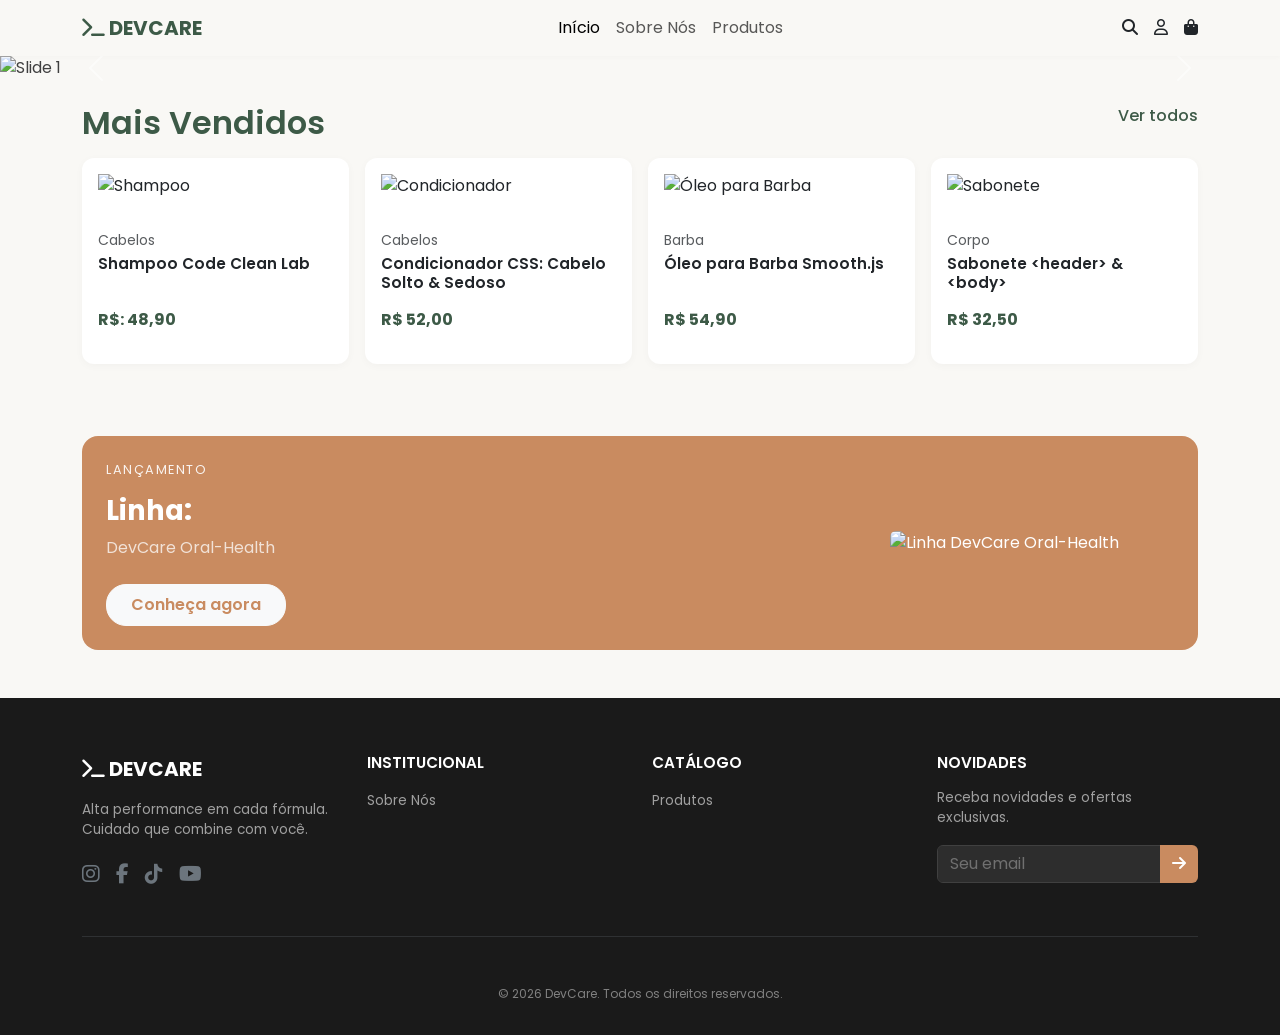
==== index.html @ 76cf9e41 "pequenas alterações na navbar do sobre nós" ====
<!DOCTYPE html>
<html lang="pt-BR">
  <head>
    <meta charset="UTF-8" />
    <meta name="viewport" content="width=device-width, initial-scale=1.0" />
    <title>DevCare</title>
    <link
      rel="stylesheet"
      href="https://cdn.jsdelivr.net/npm/bootstrap@5.3.0/dist/css/bootstrap.min.css"
    />
    <!--Bootstrap-->
    <link
      href="https://cdnjs.cloudflare.com/ajax/libs/font-awesome/6.4.0/css/all.min.css"
      rel="stylesheet"
    />
    <!--Utilização de Tags-->
    <link
      href="https://fonts.googleapis.com/css2?family=Poppins&display=swap"
      rel="stylesheet"
    />
    <!--Fonte Poppins-->
    <link rel="stylesheet" href="style.css" />
    <link rel="stylesheet" href="../carrinho-compras/style.css">
    <!--CSS-->
    <script src="../global/main.js" defer></script>
  </head>
  <body>
    <nav class="navbar navbar-expand-lg sticky-top">
      <div class="container">
        <a class="navbar-brand" href="index.html">
          <i class="fa-solid fa-terminal"></i> DEVCARE
        </a>
        <button
          class="navbar-toggler"
          type="button"
          data-bs-toggle="collapse"
          data-bs-target="#navbarNav"
        >
          <span class="navbar-toggler-icon"></span>
        </button>
        <div class="collapse navbar-collapse" id="navbarNav">
          <ul class="navbar-nav mx-auto">
            <li class="nav-item">
              <a class="nav-link active" href="index.html">Início</a>
            </li>
            <li class="nav-item">
              <a class="nav-link" href="sobre-nos/index.html">Sobre Nós</a>
            </li>
            <li class="nav-item">
              <a class="nav-link" href="catalogo/catalogo.html">Produtos</a>
            </li>
          </ul>
          <div class="d-flex align-items-center gap-3">
            <a href="#" class="text-dark">
              <i class="fas fa-search"></i>
            </a>
            <a href="usuario/dashboard.html" class="text-dark">
              <i class="far fa-user"></i>
            </a>
            <!-- <a href="carrinho-compras/index.html" class="text-dark"> -->
              <a href="../carrinho-compras/index.html" class="text-dark text-decoration-none position-relative">
                <i class="fas fa-shopping-bag"></i>
                <span id="cart-count" class="position-absolute top-0 start-100 translate-middle badge rounded-pill" style="display: block;">2</span>

              </a>

          </div>
        </div>
      </div>
    </nav>
    <!--CAROUSEL-->
    <section>
      <div id="carousel" class="carousel slide" data-bs-ride="carousel">
        <div class="carousel-inner">
          <div class="carousel-item active">
            <img
              src="https://imagizer.imageshack.com/img924/8639/CXsnKu.jpg"
              class="d-block w-100 carousel-img"
              alt="Slide 1"
            />
          </div>
          <div class="carousel-item">
            <img
              src="https://imagizer.imageshack.com/img922/2558/o30dle.jpg"
              class="d-block w-100 carousel-img"
              alt="Slide 2"
            />
          </div>
        </div>
        <button
          class="carousel-control-prev"
          type="button"
          data-bs-target="#carousel"
          data-bs-slide="prev"
        >
          <span class="carousel-control-prev-icon" aria-hidden="true"></span>
        </button>
        <button
          class="carousel-control-next"
          type="button"
          data-bs-target="#carousel"
          data-bs-slide="next"
        >
          <span class="carousel-control-next-icon" aria-hidden="true"></span>
        </button>
      </div>
    </section>
    <!--SEÇÃO DOS MAIS VENDIDOS-->
    <section class="container my-4">
      <div class="d-flex justify-content-between aling-items-center mb-3">
        <!--d-flex: Coloca os elementos lado a lado-->
        <h2 class="titulo-secao mb-0">Mais Vendidos</h2>
        <a href="../catalogo/catalogo.html" class="link-ver-todos"> Ver todos </a>
      </div>
      <!--Grade dos Produtos-->
      <div class="row g-3">
        <!--row: Cria uma grid-->
        <!--SHAMPOO-->
        <div class="col-6 col-md-3">
          <div class="card h-100">
            <img
              src="https://imagizer.imageshack.com/img924/1751/Ta4Zuu.png"
              class="card-img-top p-3"
              alt="Shampoo"
            />
            <!--card-img-top: Coloca a imagem no topo do card-->
            <div class="card-body d-flex flex-column">
              <span class="text-muted small">
                <!--text-muted: Cor mais apagada-->
                Cabelos
              </span>
              <h5 class="card-title mt-1">Shampoo Code Clean Lab</h5>
              <p class="card-price mt-auto pt-2">R$: 48,90</p>
            </div>
          </div>
        </div>
        <!--CONDICIONADOR-->
        <div class="col-6 col-md-3">
          <div class="card h-100">
            <img
              src="https://imagizer.imageshack.com/img921/4385/15glGO.png"
              class="card-img-top p-3"
              alt="Condicionador"
            />
            <div class="card-body d-flex flex-column">
              <span class="text-muted small"> Cabelos </span>
              <h5 class="card-title mt-1">
                Condicionador CSS: Cabelo Solto & Sedoso
              </h5>
              <p class="card-price mt-auto pt-2">R$ 52,00</p>
            </div>
          </div>
        </div>
        <!--ÓLEO PARA BARBA-->
        <div class="col-6 col-md-3">
          <div class="card h-100">
            <img
              src="https://imagizer.imageshack.com/img924/2294/O178Gm.png"
              class="card-img-top p-3"
              alt="Óleo para Barba"
            />
            <div class="card-body d-flex flex-column">
              <span class="text-muted small"> Barba </span>
              <h5 class="card-title mt-1">Óleo para Barba Smooth.js</h5>
              <p class="card-price mt-auto pt-2">R$ 54,90</p>
            </div>
          </div>
        </div>
        <!--SABONETE-->
        <div class="col-6 col-md-3">
          <div class="card h-100">
            <img
              src="https://imagizer.imageshack.com/img922/6509/kdB2lI.png"
              class="card-img-top p-3"
              alt="Sabonete"
            />
            <div class="card-body d-flex flex-column">
              <span class="text-muted small"> Corpo </span>
              <h5 class="card-title mt-1">
                Sabonete &lt;header&gt; &amp; &lt;body&gt;
              </h5>
              <!--&lt; &gt; &amp: Fazem o '<>' aparecer na página-->
              <p class="card-price mt-auto pt-2">R$ 32,50</p>
            </div>
          </div>
        </div>
      </div>
    </section>
    <!--SEÇÃO DE LANÇAMENTOS-->
    <section class="container my-5">
      <div class="banner-lancamento p-4">
        <div class="row align-items-center">
          <div class="col-lg-8">
            <p class="titulo-lancamento">Lançamento</p>
            <h2>Linha:</h2>
            <p class="opacity-75 mt-2 mb-4">DevCare Oral-Health</p>
            <button class="botao-lancamento btn btn-light">
              Conheça agora
            </button>
          </div>
          <div class="col-lg-4 text-center mt-4 mt-lg-0">
            <img
              src="https://imagizer.imageshack.com/img923/9344/27PEm5.png"
              class="img-lancamento img-fluid rounded"
              alt="Linha DevCare Oral-Health"
            />
          </div>
        </div>
      </div>
    </section>
    <!--RODAPÉ-->
    <footer class="rodape">
      <div class="container">
        <div class="row g-4 aling-items-start">
          <div class="col-lg-3">
            <a class="logo-rodape text-decoration-none" href="index.html">
              <i class="fa-solid fa-terminal"></i> DEVCARE
            </a>
            <p class="mt-3 slogan-rodape">
              Alta performance em cada fórmula. Cuidado que combine com você.
            </p>
            <div class="social-icons d-flex gap-3 mt-4">
              <a href="#" target="_blank" class="link-secondary">
                <i class="fab fa-instagram fs-5"></i>
              </a>
              <a href="#" target="_blank" class="link-secondary">
                <i class="fab fa-facebook-f fs-5"></i>
              </a>
              <a href="#" target="_blank" class="link-secondary">
                <i class="fab fa-tiktok fs-5"></i>
              </a>
              <a href="#" class="link-secondary">
                <i class="fab fa-youtube fs-5"></i>
              </a>
            </div>
          </div>
          <div class="col-lg-3 text-lg-start">
            <h5 class="mb-3">Institucional</h5>
            <a href="sobre-nos/index.html" class="text-decoration-none link-rodape">Sobre Nós</a>
          </div>
          <div class="col-lg-3 text-lg-start">
            <h5 class="mb-3">Catálogo</h5>
            <a href="catalogo/catalogo.html" class="text-decoration-none link-rodape">Produtos</a>
          </div>
          <div class="col-lg-3">
            <h5 class="mb-3">Novidades</h5>
            <p class="texto-rodape">Receba novidades e ofertas exclusivas.</p>
            <div class="input-group">
              <input type="email" class="form-control email-input" placeholder="Seu email" aria-label="Seu e-mail" />
              <button class="btn botao-email" type="button">
                <i class="fas fa-arrow-right"></i>
              </button>
            </div>
          </div>
        </div>
        <hr class="my-5 border-secondary opacity-25" />
        <div class="row align-items-center flex-column flex-md-row text-center rodape-inferior">
          <div class="mb-3 mb-md-0">
            &copy; 2026 DevCare. Todos os direitos reservados.
          </div>
        </div>
      </div>
    </footer>
    <script src="https://cdn.jsdelivr.net/npm/bootstrap@5.3.0/dist/js/bootstrap.bundle.min.js"></script>
  </body>
</html>
---- style.css ----
:root {
    --primary-green: #3D5A47;
    --secondary-beige: #F9F8F5;
    --text-dark: #292929;
    --accent-orange: #C98B60;
    --footer-bg: #1A1A1A;
}

body {
    background-color: var(--secondary-beige);
    font-family: 'Poppins', sans-serif;
    color: var(--text-dark);
}

.banner-lancamento {
    background-color: var(--accent-orange);
    color: white;
    border-radius: 16px;
    padding: 2rem;
}

.banner-lancamento h2 {
    font-weight: 700;
    font-size: 1.7rem;
}

.botao-email {
    background-color: var(--accent-orange);
    border: none;
    color: #FFFFFF;
}

.botao-email:hover {
    background-color: #A86B43;
}

.botao-lancamento {
    color: var(--accent-orange);
    font-weight: 600;
    border-radius: 20px;
    padding: 0.5rem 1.5rem;
}

.botao-lancamento:hover {
    opacity: 0.9;
}

.card {
    border: none;
    background-color: #FFFFFF;
    border-radius: 12px;
    box-shadow: 0 2px 8px rgba(0, 0, 0, 0.03);
    transition: transform 0.2s;
}

.card:hover {
    transform: translateY(-2px);
}

.card-img-top {
    max-height: 200px;
    object-fit: contain;
}

.card-body {
    padding: 1rem;
}

.card-title {
    font-size: 0.95rem;
    font-weight: 600;
}

.card-price {
    font-size: 1rem;
    font-weight: 700;
    color: var(--primary-green);
}

.carousel-item {
    overflow: hidden;
}

.carousel-img {
    width: 100%;
    object-fit: cover;
    object-position: center;
    display: block;
}

.email-input {
    background-color: #2D2D2D;
    border: 1px solid #404040;
    color: #E5E5E5;
}

.email-input:focus {
    background-color: #2D2D2D;
    color: #E5E5E5;
    border-color: var(--accent-orange);
    box-shadow: none;
}

.email-input::placeholder {
    color: #707070;
}

.img-lancamento {
    max-height: 180px;
    object-fit: contain;
    /*Evita distorção de imagem*/
}


.link-ver-todos {
    color: var(--primary-green);
    font-weight: 500;
    text-decoration: none;
    /*Remove o subilinhado do link*/
}

.link-rodape {
    color: #A0A0A0;
    font-size: 0.85rem;
    transition: 0.3s;
}

.link-rodape {
    color: #A0A0A0;
    text-decoration: underline;
}

.logo-rodape {
    color: #FFFFFF;
    font-weight: bold;
    font-size: 1.25rem;
}

.navbar {
    background-color: var(--secondary-beige);
    box-shadow: 0 2px 4px rgba(0, 0, 0, 0.02);
}

.navbar-brand {
    font-weight: bold;
    color: var(--primary-green);
}

.rodape {
    background-color: var(--footer-bg);
    color: #E5E5E5;
    padding-top: 3.5rem;
    padding-bottom: 2rem;
    margin-top: auto;
}

.rodape h5 {
    font-size: 0.95rem;
    font-weight: 600;
    color: #FFFFFF;
    text-transform: uppercase;
}

.rodape-inferior {
    font-size: 0.75rem;
    color: #808080;
}

.slogan-rodape {
    font-size: 0.85rem;
    color: #A0A0A0;
    line-height: 1.5;

}

.texto-rodape {
    font-size: 0.85rem;
    color: #A0A0A0;
    line-height: 1.5;
}

.titulo-lancamento {
    font-size: 0.8rem;
    letter-spacing: 1.5px;
    opacity: 0.9;
    text-transform: uppercase;
    /*uppercase: Letra MAÍUSCULA*/
}

.titulo-secao {
    font-weight: 600;
    color: var(--primary-green);
    margin-bottom: 1.5rem;
}
---- carrinho-compras/style.css ----
/* ==========================================================================
   1. CAMADA DE DEFINIÇÕES (VARIÁVEIS)
   ========================================================================== */
:root {
    --devcare-bg: #F2EFDC;      
    --devcare-green: #6B7334;   
    --devcare-green-muted: #70735D; 
    --devcare-accent: #D9A273;  
    --devcare-text: #404040;    
    --devcare-white: #FFFFFF;

    --primary-green: #3D5A47;
    --secondary-beige: #F9F8F5;
    --text-dark: #292929;
    --accent-orange: #C98B60;
    --footer-bg: #1A1A1A;
}

/* ==========================================================================
   2. CAMADA DE BASE (GENÉRICOS)
   ========================================================================== */
body {
    background-color: var(--secondary-beige);
    color: var(--devcare-text);
    font-family: 'Poppins', sans-serif; 
    margin: 0;
    display: flex;
    flex-direction: column;
    min-height: 100vh;
}

/* Ajustado para seguir a Poppins conforme sua solicitação */
.serif { 
    font-family: 'Poppins', sans-serif !important; 
    font-weight: 500;
    color: var(--primary-green);
}

.navbar {
    background-color: var(--secondary-beige);
    box-shadow: 0 2px 4px rgba(0,0,0,0.02);
}

.navbar-brand {
    font-weight: bold;
    color: var(--primary-green);
}

/* Badge de quantidade na Navbar */
#cart-count {
    background-color: var(--accent-orange) !important; /* Laranja de destaque do seu projeto */
    color: white;
    font-family: 'Poppins', sans-serif;
    font-size: 0.65rem;
    font-weight: 600;
    padding: 0.4em 0.6em;
    border: 2px solid var(--secondary-beige); /* Cria um respiro visual entre o ícone e o número */
}

/* ==========================================================================
   3. CAMADA DE MÓDULOS ESPECÍFICOS (CONTEÚDO DO CARRINHO)
   ========================================================================== */

/* Estrutura do Carrinho */
.cart-container { 
    padding: 2rem 1rem; 
    flex: 1; 
}

.cart-layout { 
    display: flex; 
    flex-direction: column; 
    gap: 2rem; 
}

.cart-card {
    background: var(--devcare-white);
    border-radius: 15px; 
    padding: 1.5rem;
    border: 1px solid rgba(0,0,0,0.05);
}

/* Itens de Produto */
.product-item {
    display: flex; 
    gap: 1.2rem; 
    padding: 1.5rem 0;
    border-bottom: 1px solid rgba(0,0,0,0.05);
    position: relative; 
    align-items: center;
}

.product-item:last-child { 
    border-bottom: none; 
}

.product-img {
    width: 100px; 
    height: 125px; 
    object-fit: cover;
    background: #EBE4D1; 
    border-radius: 12px;
    transition: transform 0.3s ease, box-shadow 0.3s ease;
    cursor: pointer;
}

.product-item:hover .product-img {
    transform: scale(1.05) rotate(1deg);
    box-shadow: 0 8px 15px rgba(0, 0, 0, 0.1);
}

.product-info { 
    flex: 1; 
}

.product-name { 
    font-weight: 500; 
    font-size: 1rem; 
    margin-bottom: 0; 
    color: var(--devcare-text); 
}

.product-meta { 
    color: #999; 
    font-size: 0.85rem; 
    margin-bottom: 0.5rem; 
}

.product-price { 
    font-weight: 600; 
    font-size: 1.1rem; 
    color: var(--devcare-text); 
}

/* Controles de Quantidade e Botões */
.qty-control {
    display: flex; 
    align-items: center; 
    background: #f5f5f5;
    border-radius: 20px; 
    padding: 2px 10px; 
    width: fit-content; 
    margin-top: 10px;
}

.qty-control button { 
    border: none; 
    background: none; 
    padding: 5px 12px; 
    font-size: 1.2rem; 
    cursor: pointer; 
}

.qty-control input { 
    width: 35px; 
    text-align: center; 
    border: none; 
    background: none; 
    font-family: 'Poppins', sans-serif;
}

.delete-btn {
    position: absolute; 
    top: 1.5rem; 
    right: 0; 
    color: #ccc; 
    cursor: pointer; 
    transition: color 0.2s;
}

.delete-btn:hover { 
    color: #e74c3c; 
}

/* Bloco de Resumo */
.summary-box { 
    color: var(--devcare-text); 
    padding: 0 0.5rem; 
}

.summary-row { 
    display: flex; 
    justify-content: space-between; 
    margin-bottom: 0.8rem; 
}

.total-row { 
    font-size: 1.5rem; 
    font-weight: 600; 
    margin-top: 1.5rem; 
    padding-top: 1rem; 
    border-top: 1px solid rgba(0,0,0,0.05);
}

.btn-finalize {
    background-color: var(--devcare-accent); 
    color: white; 
    border: none;
    width: 100%; 
    padding: 1.2rem; 
    border-radius: 12px; 
    font-weight: 600;
    font-family: 'Poppins', sans-serif;
    transition: filter 0.2s, transform 0.2s; 
    cursor: pointer;
}

.btn-finalize:hover { 
    filter: brightness(0.9); 
    transform: translateY(-2px); 
}


.botao-email {
    background-color: var(--accent-orange);
    border: none;
    color: #FFFFFF;
}
.botao-email:hover {
    background-color: #A86B43;
}
.email-input {
    background-color: #2D2D2D;
    border: 1px solid #404040;
    color: #E5E5E5;
}

.email-input:focus {
    background-color: #2D2D2D;
    color: #E5E5E5;
    border-color: var(--accent-orange);
    box-shadow: none;
}

.email-input::placeholder {
    color: #707070;
}

.link-ver-todos {
    color: var(--primary-green);
    font-weight: 500;
    text-decoration: none; /*Remove o subilinhado do link*/
}

.link-rodape {
    font-size: 0.85rem;
}

.logo-rodape {
    color: #FFFFFF;
    font-weight: bold;
    font-size: 1.25rem;
}

.rodape {
    background-color: var(--footer-bg);
    color: #E5E5E5;
    padding-top: 3.5rem;
    padding-bottom: 2rem;
    margin-top: auto;
}

.rodape h5 {
    font-size: 0.95rem;
    font-weight: 600;
    color: #FFFFFF;
    text-transform: uppercase;
}

.rodape-inferior {
    font-size: 0.75rem;
    color: #808080;
}

.slogan-rodape {
    font-size: 0.85rem;
    color: #A0A0A0;
    line-height: 1.5;

}

.texto-rodape {
    font-size: 0.85rem;
    color: #A0A0A0;
    line-height: 1.5;
}

/* ==========================================================================
   4. CAMADA DE COMPONENTES (MODAL DE SUCESSO)
   ========================================================================== */

/* Forçar Poppins no Modal */
#modalSucesso, 
#modalSucesso .modal-title, 
#modalSucesso p, 
#modalSucesso button {
    font-family: 'Poppins', sans-serif !important;
}

#modalSucesso .modal-content {
    background-color: var(--devcare-white);
    border-radius: 20px;
    border: none;
    box-shadow: 0 15px 50px rgba(0,0,0,0.1);
}

#modalSucesso h2 {
    font-weight: 600;
    color: var(--devcare-text);
    letter-spacing: -0.5px;
}

#modalSucesso .text-success {
    color: var(--devcare-green) !important;
    filter: drop-shadow(0 4px 8px rgba(107, 115, 52, 0.2));
}

#modalSucesso p {
    font-weight: 400;
    font-size: 0.95rem;
    color: var(--devcare-green-muted);
}

#modalSucesso .btn-dark {
    background-color: var(--devcare-accent);
    color: white; 
    border: none;
    padding: 1rem;
    border-radius: 12px;
    font-weight: 600;
    transition: transform 0.2s ease, filter 0.2s ease;
}

#modalSucesso .btn-dark:hover {
    filter: brightness(1.1);
    transform: translateY(-2px);
}

/* ==========================================================================
   5. CAMADA DE ADAPTAÇÃO (MEDIA QUERIES)
   ========================================================================== */
@media (min-width: 992px) {
    /* Carrinho Desktop */
    .cart-container { 
        max-width: 1140px; 
        margin: 0 auto; 
    }

    .cart-layout { 
        flex-direction: row; 
        align-items: flex-start; 
        justify-content: space-between; 
    }

    .cart-card { 
        margin-right: 3rem; 
        flex: 1; 
    }

    .summary-box { 
        flex-basis: 380px; 
        min-width: 380px; 
    }
}
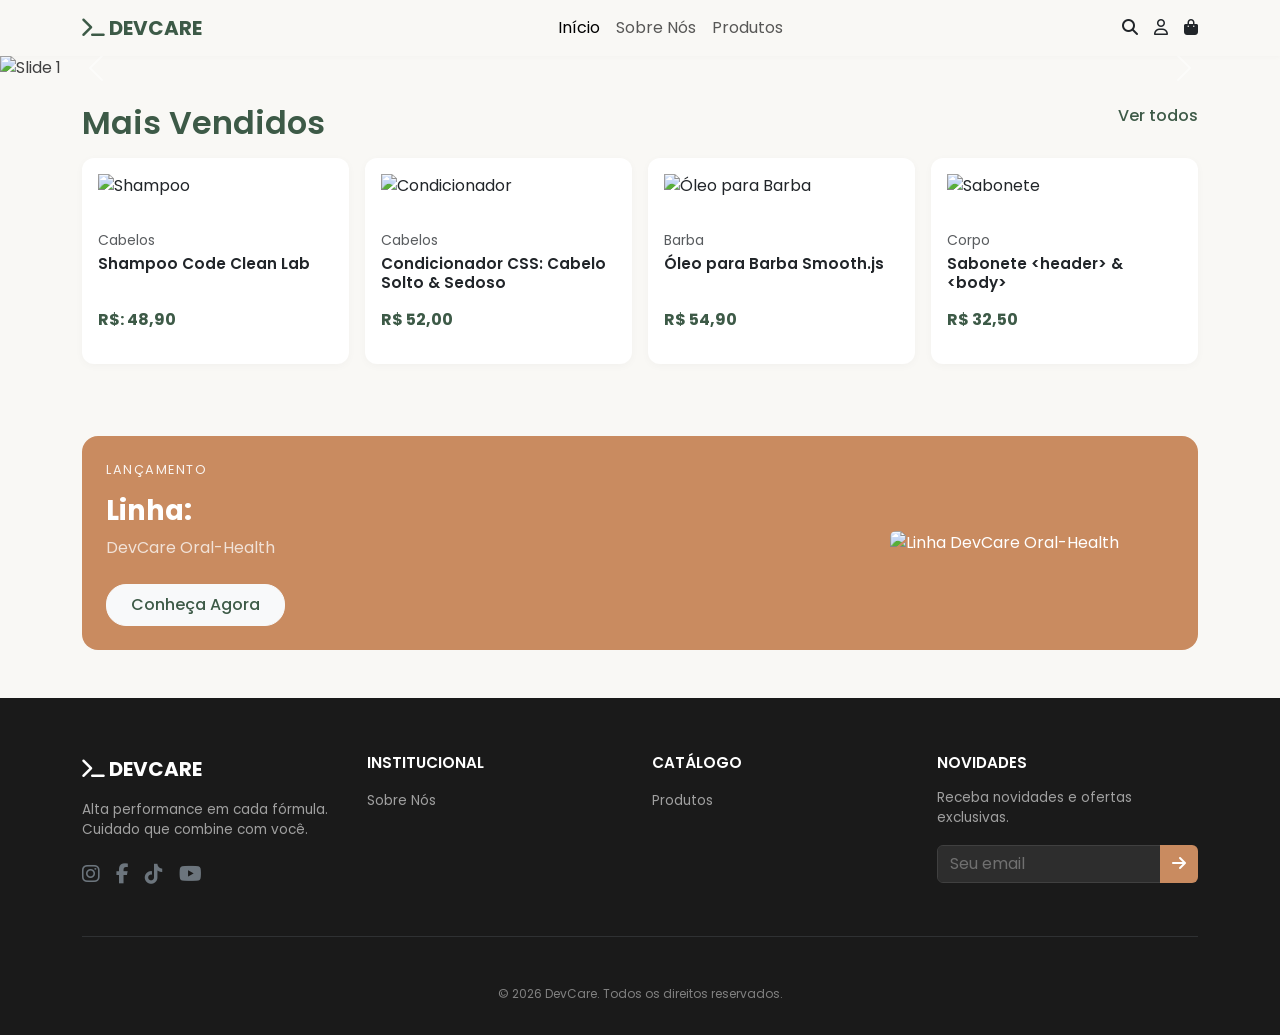
==== commit 69f91b93: "Merge branch 'main' into branch-Patrick" ====
--- a/index.html
+++ b/index.html
@@ -110,7 +110,7 @@
       <div class="d-flex justify-content-between aling-items-center mb-3">
         <!--d-flex: Coloca os elementos lado a lado-->
         <h2 class="titulo-secao mb-0">Mais Vendidos</h2>
-        <a href="../catalogo/catalogo.html" class="link-ver-todos"> Ver todos </a>
+        <a href="catalogo/catalogo.html" class="link-ver-todos"> Ver todos </a>
       </div>
       <!--Grade dos Produtos-->
       <div class="row g-3">
@@ -195,7 +195,7 @@
             <h2>Linha:</h2>
             <p class="opacity-75 mt-2 mb-4">DevCare Oral-Health</p>
             <button class="botao-lancamento btn btn-light">
-              Conheça agora
+              <a href="catalogo/catalogo.html" class="link-ver-todos"> Conheça Agora </a>
             </button>
           </div>
           <div class="col-lg-4 text-center mt-4 mt-lg-0">
